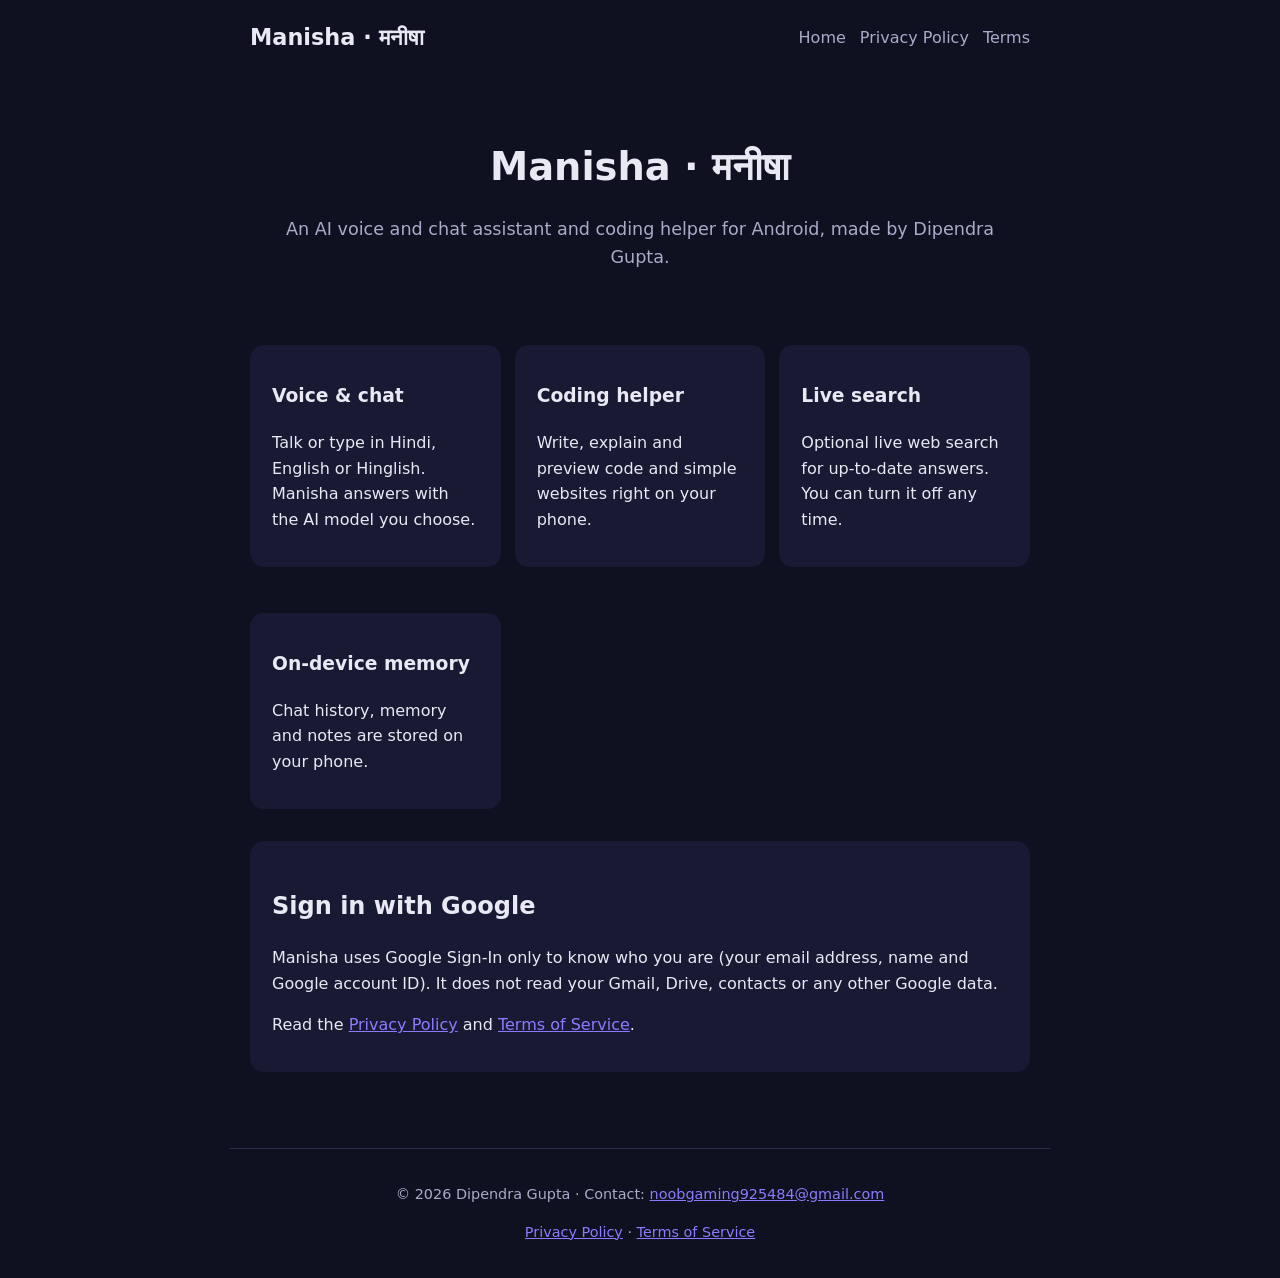
==== index.html @ 06cad0d9 "Manisha homepage, privacy policy and terms" ====
<!DOCTYPE html>
<html lang="en">
<head>
<meta charset="utf-8">
<meta name="viewport" content="width=device-width, initial-scale=1">
<title>Manisha (मनीषा) — AI assistant for Android</title>
<meta name="description" content="Manisha (मनीषा) — AI voice and chat assistant and coding helper for Android.">
<link rel="stylesheet" href="style.css">
</head>
<body>
<header>
  <a class="brand" href="index.html">Manisha · मनीषा</a>
  <nav><a href="index.html">Home</a><a href="privacy.html">Privacy Policy</a><a href="terms.html">Terms</a></nav>
</header>
<main>
<section class="hero">
  <h1>Manisha · मनीषा</h1>
  <p>An AI voice and chat assistant and coding helper for Android, made by Dipendra Gupta.</p>
</section>
<div class="grid">
  <div class="card"><h3>Voice &amp; chat</h3><p>Talk or type in Hindi, English or Hinglish. Manisha answers with the AI model you choose.</p></div>
  <div class="card"><h3>Coding helper</h3><p>Write, explain and preview code and simple websites right on your phone.</p></div>
  <div class="card"><h3>Live search</h3><p>Optional live web search for up-to-date answers. You can turn it off any time.</p></div>
  <div class="card"><h3>On-device memory</h3><p>Chat history, memory and notes are stored on your phone.</p></div>
</div>
<div class="card">
  <h2>Sign in with Google</h2>
  <p>Manisha uses Google Sign-In only to know who you are (your email address, name and Google account ID). It does not read your Gmail, Drive, contacts or any other Google data.</p>
  <p>Read the <a href="privacy.html">Privacy Policy</a> and <a href="terms.html">Terms of Service</a>.</p>
</div>
</main>
<footer>
  <p>© 2026 Dipendra Gupta · Contact: <a href="mailto:noobgaming925484@gmail.com">noobgaming925484@gmail.com</a></p>
  <p><a href="privacy.html">Privacy Policy</a> · <a href="terms.html">Terms of Service</a></p>
</footer>
</body>
</html>
---- style.css ----
:root{--bg:#0f1020;--card:#181a33;--text:#e9e9f4;--muted:#a9abc8;--accent:#8b7bff}
*{box-sizing:border-box}
body{margin:0;font-family:system-ui,-apple-system,"Segoe UI",Roboto,"Noto Sans Devanagari",sans-serif;background:var(--bg);color:var(--text);line-height:1.6}
header,main,footer{max-width:820px;margin:0 auto;padding:20px}
header{display:flex;justify-content:space-between;align-items:center;flex-wrap:wrap;gap:10px}
.brand{font-size:1.4rem;font-weight:700;color:var(--text);text-decoration:none}
nav a{color:var(--muted);margin-left:14px;text-decoration:none}
nav a:hover,a{color:var(--accent)}
.hero{text-align:center;padding:40px 20px}
.hero h1{font-size:2.4rem;margin:0}
.hero p{color:var(--muted);font-size:1.1rem}
.card{background:var(--card);border-radius:14px;padding:18px 22px;margin:16px 0}
.grid{display:grid;grid-template-columns:repeat(auto-fit,minmax(220px,1fr));gap:14px}
h2{margin-top:28px}
footer{color:var(--muted);font-size:.9rem;text-align:center;border-top:1px solid #2a2c4a;margin-top:40px}
ul{padding-left:20px}
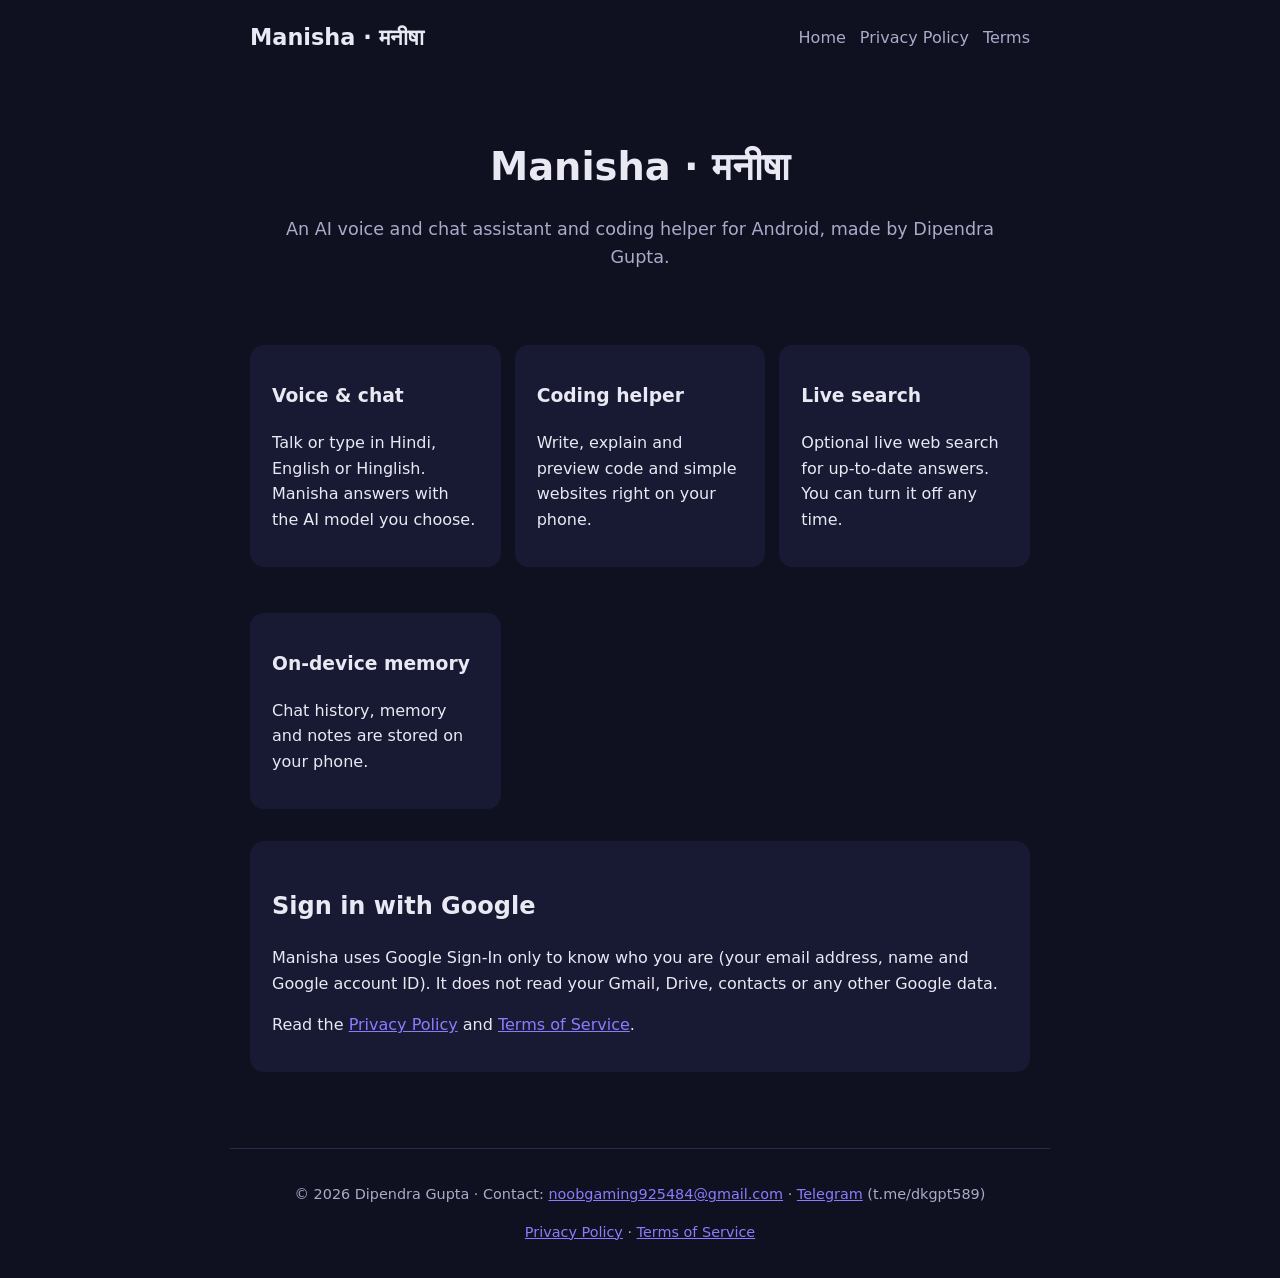
==== commit c4da37c9: "Add Telegram contact (t.me/dkgpt589) to footer and contact sections" ====
--- a/index.html
+++ b/index.html
@@ -30,7 +30,7 @@
 </div>
 </main>
 <footer>
-  <p>© 2026 Dipendra Gupta · Contact: <a href="mailto:noobgaming925484@gmail.com">noobgaming925484@gmail.com</a></p>
+  <p>© 2026 Dipendra Gupta · Contact: <a href="mailto:noobgaming925484@gmail.com">noobgaming925484@gmail.com</a> · <a href="https://t.me/dkgpt589">Telegram</a> (t.me/dkgpt589)</p>
   <p><a href="privacy.html">Privacy Policy</a> · <a href="terms.html">Terms of Service</a></p>
 </footer>
 </body>
